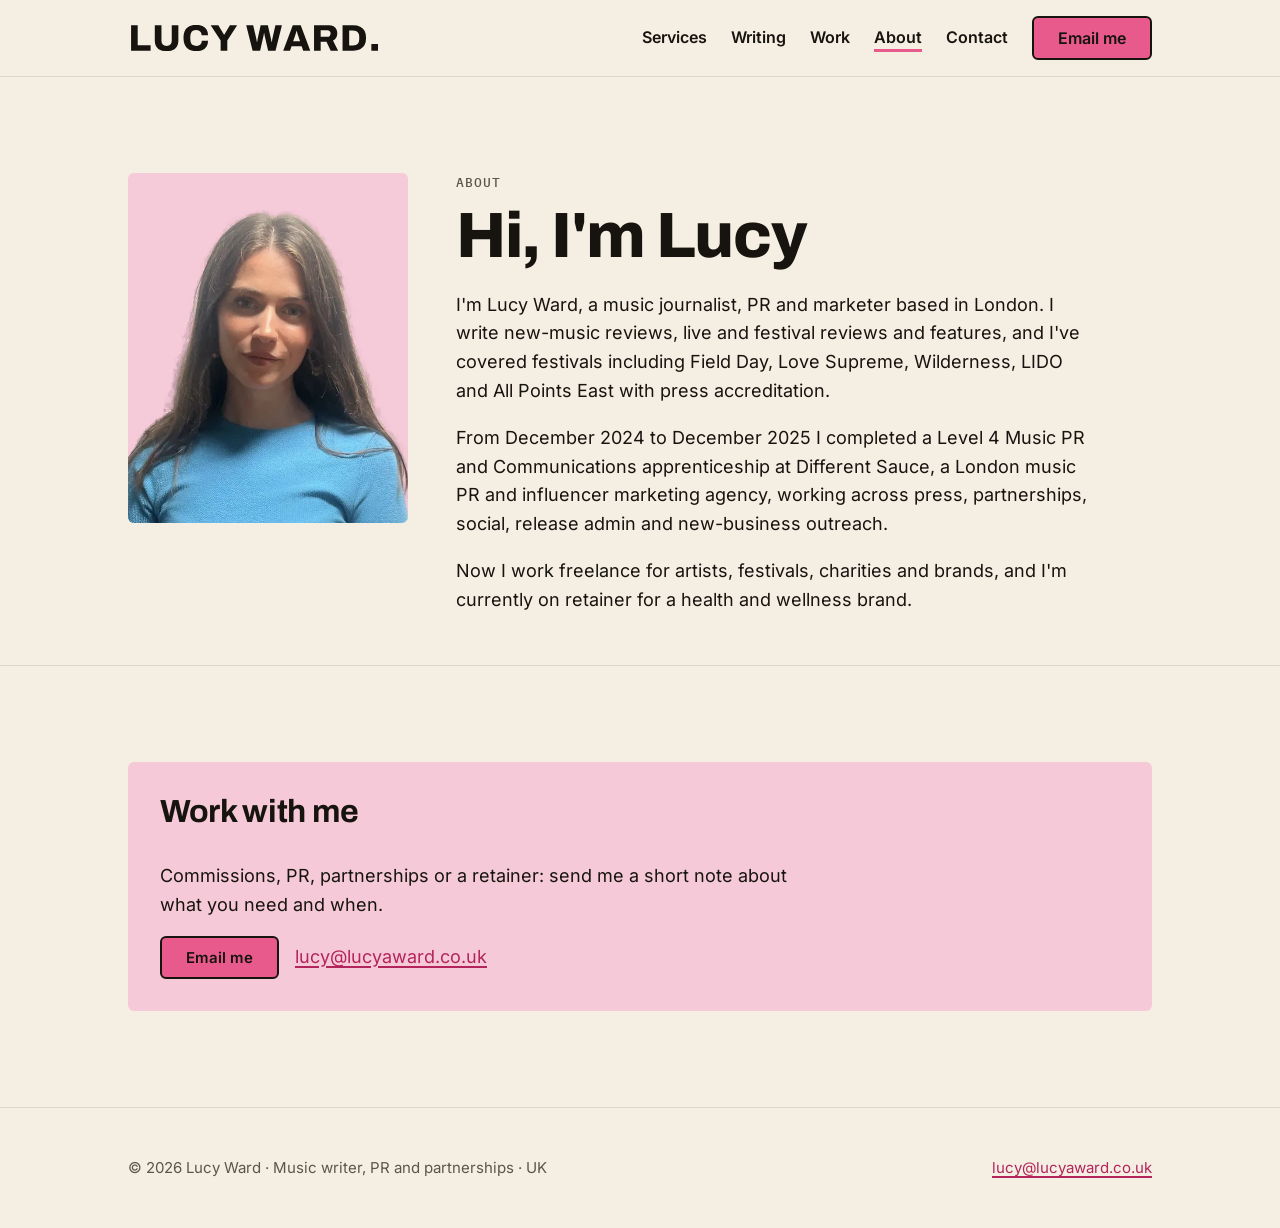
==== about.html @ 0960644a "Give Services, Work, About and Contact their own pages Homepage keeps short teasers linking to each " ====
<!doctype html>
<html lang="en-GB">
<head>
<meta charset="utf-8">
<meta name="viewport" content="width=device-width, initial-scale=1">
<title>About · Lucy Ward</title>
<meta name="description" content="About Lucy Ward, a London-based music journalist, PR and marketer.">
<meta property="og:title" content="About · Lucy Ward">
<meta property="og:description" content="About Lucy Ward, a London-based music journalist, PR and marketer.">
<link rel="icon" href="/favicon.ico" sizes="48x48">
<link rel="icon" href="/favicon.svg" type="image/svg+xml">
<link rel="apple-touch-icon" href="/apple-touch-icon.png">
<link rel="manifest" href="/site.webmanifest">
<meta name="theme-color" content="#F5EFE3">
<link rel="preload" href="fonts/archivo-latin-800-normal.woff2" as="font" type="font/woff2" crossorigin>
<link rel="preload" href="fonts/inter-latin-400-normal.woff2" as="font" type="font/woff2" crossorigin>
<link rel="stylesheet" href="styles.css">
</head>
<body>
<a class="skip" href="#main">Skip to content</a>
<header class="site-header"><div class="wrap">
<a class="brand" href="index.html" aria-label="Lucy Ward, home"><svg class="wordmark" viewBox="40.2 40.2 811.6 84.3" aria-hidden="true" focusable="false"><path fill="currentColor" d="M50.16 123.47999999999999V41.03999999999999H71.64V105.83999999999999H113.52V123.47999999999999Z M165.24 124.91999999999999Q153.35999999999999 124.91999999999999 144.77999999999997 121.19999999999999Q136.2 117.47999999999999 131.64 110.03999999999999Q127.08 102.6 127.08 91.55999999999999V41.03999999999999H148.68V91.07999999999998Q148.68 98.99999999999999 152.88 103.55999999999999Q157.07999999999998 108.11999999999999 165.24 108.11999999999999Q173.39999999999998 108.11999999999999 177.71999999999997 103.55999999999999Q182.04 98.99999999999999 182.04 91.07999999999998V41.03999999999999H203.51999999999998V91.55999999999999Q203.51999999999998 102.6 198.95999999999998 110.03999999999999Q194.39999999999998 117.47999999999999 185.88 121.19999999999999Q177.35999999999999 124.91999999999999 165.24 124.91999999999999Z M261.6 124.91999999999999Q248.28 124.91999999999999 238.98000000000002 120.29999999999998Q229.68 115.67999999999999 224.88 106.19999999999999Q220.08 96.72 220.08 82.19999999999999Q220.08 60.83999999999999 230.82 50.21999999999999Q241.56 39.599999999999994 261.6 39.599999999999994Q272.76 39.599999999999994 281.4 43.379999999999995Q290.04 47.16 294.9 54.66Q299.76 62.15999999999999 299.76 73.32H278.76Q278.76 68.03999999999999 276.65999999999997 64.25999999999999Q274.56 60.47999999999999 270.78 58.43999999999999Q267.0 56.39999999999999 261.6 56.39999999999999Q254.88 56.39999999999999 250.56 59.16Q246.24 61.919999999999995 244.2 67.08Q242.16 72.24 242.16 79.55999999999999V84.96Q242.16 92.27999999999999 244.2 97.5Q246.24 102.72 250.5 105.41999999999999Q254.76 108.11999999999999 261.48 108.11999999999999Q267.24 108.11999999999999 271.26 106.19999999999999Q275.28 104.27999999999999 277.38 100.5Q279.48 96.72 279.48 91.44H299.76Q299.76 102.6 295.02 110.03999999999999Q290.28 117.47999999999999 281.7 121.19999999999999Q273.12 124.91999999999999 261.6 124.91999999999999Z M340.56 123.47999999999999V90.83999999999999L308.28 41.03999999999999H333.12L351.6 71.88H352.2L370.56 41.03999999999999H394.08L362.15999999999997 90.83999999999999V123.47999999999999Z M444.24 123.47999999999999 423.47999999999996 41.03999999999999H446.03999999999996L456.12 84.35999999999999Q456.36 85.44 456.72 87.47999999999999Q457.08 89.51999999999998 457.5 91.79999999999998Q457.91999999999996 94.07999999999998 458.28 95.99999999999999H458.76Q459.0 94.79999999999998 459.24 93.17999999999998Q459.47999999999996 91.55999999999999 459.78 89.94Q460.08 88.32 460.38 86.88Q460.68 85.44 460.79999999999995 84.35999999999999L470.28 41.03999999999999H493.67999999999995L503.4 84.35999999999999Q503.76 85.55999999999999 504.12 87.6Q504.48 89.63999999999999 504.9 91.91999999999999Q505.32 94.19999999999999 505.67999999999995 95.99999999999999H506.15999999999997Q506.4 94.67999999999999 506.7 93.17999999999999Q507.0 91.67999999999999 507.29999999999995 90.06Q507.59999999999997 88.44 507.9 87.0Q508.2 85.55999999999999 508.44 84.35999999999999L518.16 41.03999999999999H539.28L518.52 123.47999999999999H494.52L483.96 77.88Q483.71999999999997 76.19999999999999 483.24 74.03999999999999Q482.76 71.88 482.34 69.72Q481.91999999999996 67.56 481.68 65.88H481.2Q480.96 67.56 480.6 69.72Q480.24 71.88 479.82 74.03999999999999Q479.4 76.19999999999999 479.03999999999996 77.88L468.59999999999997 123.47999999999999Z M543.48 123.47999999999999 574.4399999999999 41.03999999999999H600.24L631.1999999999999 123.47999999999999H608.28L603.36 109.19999999999999H570.48L565.56 123.47999999999999ZM575.64 93.11999999999999H598.0799999999999L592.1999999999999 75.72Q591.72 74.39999999999999 591.06 72.41999999999999Q590.4 70.44 589.74 68.22Q589.0799999999999 66.0 588.48 63.72Q587.88 61.43999999999999 587.28 59.75999999999999H586.4399999999999Q585.96 62.03999999999999 585.12 64.91999999999999L583.3199999999999 70.67999999999999Q582.36 73.55999999999999 581.64 75.72Z M643.4399999999999 123.47999999999999V41.03999999999999H691.3199999999999Q700.4399999999999 41.03999999999999 706.56 44.459999999999994Q712.68 47.879999999999995 715.74 53.81999999999999Q718.8 59.75999999999999 718.8 67.07999999999998Q718.8 75.0 715.1399999999999 81.17999999999999Q711.4799999999999 87.35999999999999 704.8799999999999 90.83999999999999L721.4399999999999 123.47999999999999H697.4399999999999L683.76 94.44H664.92V123.47999999999999ZM664.92 78.47999999999999H687.1199999999999Q691.56 78.47999999999999 694.26 75.53999999999999Q696.9599999999999 72.6 696.9599999999999 67.67999999999999Q696.9599999999999 64.44 695.76 62.16Q694.56 59.879999999999995 692.3999999999999 58.61999999999999Q690.2399999999999 57.359999999999985 687.1199999999999 57.359999999999985H664.92Z M735.8399999999999 123.47999999999999V41.03999999999999H770.28Q783.7199999999999 41.03999999999999 793.02 45.47999999999999Q802.3199999999999 49.91999999999999 807.18 58.97999999999999Q812.04 68.03999999999999 812.04 82.19999999999999Q812.04 96.24 807.18 105.41999999999999Q802.3199999999999 114.6 793.02 119.03999999999999Q783.7199999999999 123.47999999999999 770.28 123.47999999999999ZM757.3199999999999 106.67999999999999H770.04Q775.0799999999999 106.67999999999999 778.8 105.23999999999998Q782.5199999999999 103.79999999999998 785.04 101.03999999999999Q787.56 98.27999999999999 788.76 94.19999999999999Q789.9599999999999 90.11999999999999 789.9599999999999 84.83999999999999V79.79999999999998Q789.9599999999999 74.39999999999999 788.76 70.32Q787.56 66.24 785.04 63.47999999999999Q782.5199999999999 60.71999999999999 778.8 59.27999999999999Q775.0799999999999 57.83999999999999 770.04 57.83999999999999H757.3199999999999Z M829.25 102.00h21.48v21.48h-21.48Z"/></svg></a>
<nav class="nav" aria-label="Main">
<a href="services.html">Services</a><a href="writing.html">Writing</a><a href="work.html">Work</a><a href="about.html" aria-current="page">About</a><a href="contact.html">Contact</a><a class="btn btn-primary" href="mailto:lucy@lucyaward.co.uk?subject=Enquiry%20via%20lucyaward.co.uk">Email me</a>
</nav>
</div></header>
<main id="main">
<section class="hero hero-page"><div class="wrap about-grid">
<picture class="about-photo"><source srcset="img/lucy-ward.webp" type="image/webp"><img src="img/lucy-ward.jpg" width="480" height="600" alt="Lucy Ward"></picture>
<div class="about-text">
<p class="label">About</p>
<h1 class="display page-title">Hi, I'm Lucy</h1>
<p>I&#x27;m Lucy Ward, a music journalist, PR and marketer based in London. I write new-music reviews, live and festival reviews and features, and I&#x27;ve covered festivals including Field Day, Love Supreme, Wilderness, LIDO and All Points East with press accreditation.</p><p>From December 2024 to December 2025 I completed a Level 4 Music PR and Communications apprenticeship at Different Sauce, a London music PR and influencer marketing agency, working across press, partnerships, social, release admin and new-business outreach.</p><p>Now I work freelance for artists, festivals, charities and brands, and I&#x27;m currently on retainer for a health and wellness brand.</p>
</div>
</div></section>
<section class="block"><div class="wrap">
<div class="panel">
<h2>Work with me</h2>
<p>Commissions, PR, partnerships or a retainer: send me a short note about what you need and when.</p>
<div class="actions"><a class="btn btn-primary" href="mailto:lucy@lucyaward.co.uk?subject=Enquiry%20via%20lucyaward.co.uk">Email me</a><a href="mailto:lucy@lucyaward.co.uk?subject=Enquiry%20via%20lucyaward.co.uk">lucy@lucyaward.co.uk</a></div>
</div>
</div></section>
</main>
<footer class="site-footer"><div class="wrap">
<span>© 2026 Lucy Ward · Music writer, PR and partnerships · UK</span>
<a href="mailto:lucy@lucyaward.co.uk?subject=Enquiry%20via%20lucyaward.co.uk">lucy@lucyaward.co.uk</a>
</div></footer>
</body>
</html>
---- styles.css ----
/* Lucy Ward — built from the Lucy Ward design system */
@font-face { font-family: "Archivo"; src: url("fonts/archivo-latin-700-normal.woff2") format("woff2"); font-weight: 700; font-display: swap; }
@font-face { font-family: "Archivo"; src: url("fonts/archivo-latin-800-normal.woff2") format("woff2"); font-weight: 800; font-display: swap; }
@font-face { font-family: "Inter"; src: url("fonts/inter-latin-400-normal.woff2") format("woff2"); font-weight: 400; font-display: swap; }
@font-face { font-family: "Inter"; src: url("fonts/inter-latin-600-normal.woff2") format("woff2"); font-weight: 600; font-display: swap; }
@font-face { font-family: "IBM Plex Mono"; src: url("fonts/ibm-plex-mono-latin-500-normal.woff2") format("woff2"); font-weight: 500; font-display: swap; }
@font-face { font-family: "Newsreader"; src: url("fonts/newsreader-latin-400-normal.woff2") format("woff2"); font-weight: 400; font-display: swap; }

:root {
  --paper: #f5efe3; --paper-raised: #fcf9f3; --ink: #17140f; --ink-muted: #5c554b; --line: #ddd5c6;
  --pink: #e85a8c; --on-pink: #17140f; --pink-text: #b3245a; --sage: #9cb59a; --sage-text: #3f5e46; --blush: #f6c9d8;
  --font-display: "Archivo", "Arial Narrow", system-ui, sans-serif;
  --font-body: "Inter", system-ui, -apple-system, "Segoe UI", sans-serif;
  --font-mono: "IBM Plex Mono", ui-monospace, Menlo, monospace;
  --font-serif: "Newsreader", Georgia, serif;
  --space-1: 4px; --space-2: 8px; --space-3: 12px; --space-4: 16px; --space-5: 24px; --space-6: 32px; --space-7: 48px; --space-8: 64px; --space-9: 96px;
  --content-width: 1120px; --text-width: 640px; --radius-sm: 2px; --radius-md: 6px;
}

*, *::before, *::after { box-sizing: border-box; }
html { scroll-behavior: smooth; }
body { margin: 0; background: var(--paper); color: var(--ink); font-family: var(--font-body); font-size: 18px; line-height: 1.6; -webkit-font-smoothing: antialiased; }
img, svg { display: block; max-width: 100%; }
a { color: var(--pink-text); text-decoration: underline; text-underline-offset: 3px; text-decoration-thickness: 2px; }
a:hover { color: var(--ink); }
:focus-visible { outline: 2px solid var(--ink); outline-offset: 2px; }
.skip { position: absolute; left: -9999px; }
.skip:focus { left: var(--space-4); top: var(--space-4); background: var(--paper-raised); padding: var(--space-2) var(--space-3); z-index: 10; }

.wrap { max-width: var(--content-width); margin: 0 auto; padding: 0 var(--space-4); }
@media (min-width: 760px) { .wrap { padding: 0 var(--space-7); } }

/* Header */
.site-header { border-bottom: 1px solid var(--line); }
.site-header .wrap { display: flex; align-items: center; justify-content: space-between; gap: var(--space-4); min-height: 72px; flex-wrap: wrap; padding-block: var(--space-4); }
.brand { display: flex; align-items: center; gap: var(--space-3); color: var(--ink); text-decoration: none; }
.brand .wordmark { display: block; height: 22px; width: auto; }
@media (min-width: 760px) { .brand .wordmark { height: 26px; } }
.nav { display: flex; gap: var(--space-5); align-items: center; flex-wrap: wrap; }
.nav a { color: var(--ink); text-decoration: none; font-weight: 600; font-size: 16px; }
.nav a:hover { text-decoration: underline; }

/* Type */
.label { font-family: var(--font-mono); font-size: 13px; font-weight: 500; letter-spacing: 0.08em; text-transform: uppercase; color: var(--ink-muted); margin: 0; }
.display { font-family: var(--font-display); font-weight: 800; font-size: 44px; line-height: 0.95; letter-spacing: -0.02em; margin: var(--space-3) 0 var(--space-5); }
@media (min-width: 760px) { .display { font-size: 72px; } }
h2 { font-family: var(--font-display); font-weight: 700; font-size: 32px; line-height: 1.15; letter-spacing: -0.01em; margin: 0 0 var(--space-6); }
h3 { font-family: var(--font-display); font-weight: 700; font-size: 22px; line-height: 1.25; margin: 0; }
.lead { font-size: 20px; line-height: 1.5; max-width: var(--text-width); margin: 0 0 var(--space-6); }
p { max-width: var(--text-width); }

/* Sections */
.hero { padding: var(--space-8) 0 var(--space-8); }
@media (min-width: 760px) { .hero { padding: var(--space-9) 0; } }
section.block { padding: var(--space-8) 0; border-top: 1px solid var(--line); }
@media (min-width: 760px) { section.block { padding: var(--space-9) 0; } }
.section-head { display: flex; justify-content: space-between; align-items: baseline; gap: var(--space-4); flex-wrap: wrap; }

/* Buttons */
.actions { display: flex; gap: var(--space-4); flex-wrap: wrap; align-items: center; }
.btn { display: inline-flex; align-items: center; font-family: var(--font-body); font-size: 15px; font-weight: 600; line-height: 1; padding: var(--space-3) var(--space-5); border-radius: var(--radius-md); border: 2px solid var(--ink); background: transparent; color: var(--ink); text-decoration: none; transition: transform 140ms ease-out, filter 140ms ease-out; }
.btn:hover { background: var(--paper-raised); color: var(--ink); }
.btn:active { transform: scale(0.97); }
.btn-primary { background: var(--pink); color: var(--on-pink); border-color: #17140f; }
.btn-primary:hover { background: var(--pink); filter: brightness(0.95); }

/* Cards */
.grid { display: grid; gap: var(--space-5); grid-template-columns: 1fr; }
@media (min-width: 760px) { .grid { grid-template-columns: repeat(2, 1fr); } }
@media (min-width: 1040px) { .grid-3 { grid-template-columns: repeat(3, 1fr); } }
.card { display: flex; flex-direction: column; gap: var(--space-2); padding: var(--space-5); background: var(--paper-raised); border: 1px solid var(--line); border-radius: var(--radius-md); color: var(--ink); text-decoration: none; transition: box-shadow 160ms ease-out, transform 160ms ease-out; }
a.card:hover { color: var(--ink); box-shadow: 0 1px 0 var(--line), 0 8px 24px -12px rgba(23,20,15,0.25); transform: translateY(-2px); }
.card-writing { border-top: 4px solid var(--pink); }
.card-pr { border-top: 4px solid var(--sage); }
.card p { margin: 0; font-size: 15px; line-height: 1.5; color: var(--ink-muted); }
.card .more { margin-top: auto; padding-top: var(--space-3); font-size: 15px; font-weight: 600; color: var(--pink-text); text-decoration: underline; text-underline-offset: 3px; text-decoration-thickness: 2px; }
.card ul { margin: var(--space-2) 0 0; padding-left: 1.1em; font-size: 15px; line-height: 1.5; color: var(--ink-muted); }

/* Tags */
.tags { display: flex; gap: var(--space-2); flex-wrap: wrap; margin: 0 0 var(--space-6); padding: 0; list-style: none; }
.tag { display: inline-block; font-family: var(--font-mono); font-size: 13px; font-weight: 500; letter-spacing: 0.08em; text-transform: uppercase; line-height: 1.4; padding: var(--space-1) var(--space-2); border-radius: var(--radius-sm); }
.tag-writing { background: var(--blush); color: #17140f; }
.tag-pr { background: var(--sage); color: #17140f; }

/* Panels */
.panel { background: var(--blush); border-radius: var(--radius-md); padding: var(--space-6); }
.panel p { margin: 0 0 var(--space-4); }
.about p { margin: 0 0 var(--space-4); }

/* Writing list page */
.pub { margin-top: var(--space-7); }
.pub h2 { margin-bottom: var(--space-4); }
.clips { list-style: none; margin: 0; padding: 0; border-top: 1px solid var(--line); }
.clips li { padding: var(--space-4) 0; border-bottom: 1px solid var(--line); display: grid; gap: var(--space-1); }
.clips a { font-weight: 600; color: var(--ink); text-decoration-color: var(--pink); }
.clips a:hover { color: var(--pink-text); }
.clips .note { font-size: 15px; color: var(--ink-muted); }

/* Footer */
.site-footer { border-top: 1px solid var(--line); padding: var(--space-7) 0; font-size: 15px; color: var(--ink-muted); }
.site-footer .wrap { display: flex; justify-content: space-between; gap: var(--space-4); flex-wrap: wrap; }

@media (prefers-reduced-motion: reduce) { html { scroll-behavior: auto; } .btn, .card { transition: none; } a.card:hover { transform: none; } }

/* About photo */
.about-grid { display: grid; gap: var(--space-6); align-items: start; }
.about-photo img { display: block; width: 100%; max-width: 280px; height: auto; border-radius: var(--radius-md, 6px); border: 0; }
@media (min-width: 760px) { .about-grid { grid-template-columns: 280px minmax(0, 640px); gap: var(--space-7); } }

/* Multi-page */
.nav a[aria-current="page"] { text-decoration: underline; text-decoration-color: var(--pink); text-decoration-thickness: 3px; text-underline-offset: 6px; }
.hero-page { padding-bottom: var(--space-6); }
.page-title { font-size: clamp(40px, 7vw, 64px); }
.block-first { padding-top: 0; border-top: 0; }
.more-link { font-weight: 600; }
.contact-grid { display: grid; gap: var(--space-7); align-items: start; }
@media (min-width: 760px) { .contact-grid { grid-template-columns: minmax(0, 1fr) minmax(0, 1fr); } }
.contact-email { font-size: 20px; font-weight: 600; word-break: break-word; }
.checklist { padding-left: 1.2em; margin: 0; }
.checklist li { margin-bottom: var(--space-3); }
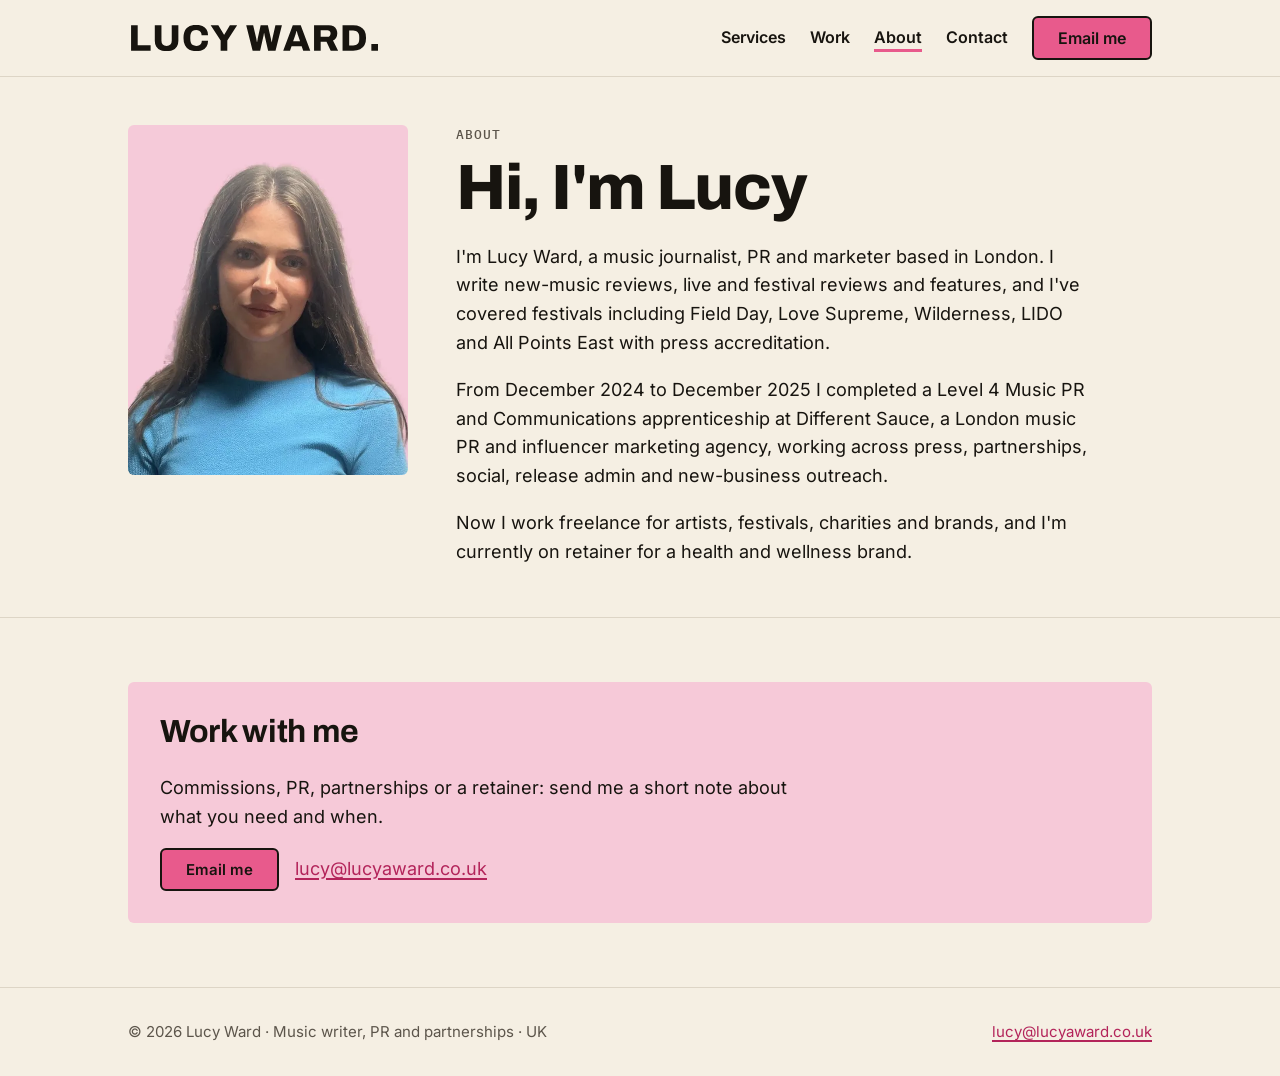
==== commit 7eab1af4: "Remove Writing link from menu" ====
--- a/about.html
+++ b/about.html
@@ -21,7 +21,7 @@
 <header class="site-header"><div class="wrap">
 <a class="brand" href="index.html" aria-label="Lucy Ward, home"><svg class="wordmark" viewBox="40.2 40.2 811.6 84.3" aria-hidden="true" focusable="false"><path fill="currentColor" d="M50.16 123.47999999999999V41.03999999999999H71.64V105.83999999999999H113.52V123.47999999999999Z M165.24 124.91999999999999Q153.35999999999999 124.91999999999999 144.77999999999997 121.19999999999999Q136.2 117.47999999999999 131.64 110.03999999999999Q127.08 102.6 127.08 91.55999999999999V41.03999999999999H148.68V91.07999999999998Q148.68 98.99999999999999 152.88 103.55999999999999Q157.07999999999998 108.11999999999999 165.24 108.11999999999999Q173.39999999999998 108.11999999999999 177.71999999999997 103.55999999999999Q182.04 98.99999999999999 182.04 91.07999999999998V41.03999999999999H203.51999999999998V91.55999999999999Q203.51999999999998 102.6 198.95999999999998 110.03999999999999Q194.39999999999998 117.47999999999999 185.88 121.19999999999999Q177.35999999999999 124.91999999999999 165.24 124.91999999999999Z M261.6 124.91999999999999Q248.28 124.91999999999999 238.98000000000002 120.29999999999998Q229.68 115.67999999999999 224.88 106.19999999999999Q220.08 96.72 220.08 82.19999999999999Q220.08 60.83999999999999 230.82 50.21999999999999Q241.56 39.599999999999994 261.6 39.599999999999994Q272.76 39.599999999999994 281.4 43.379999999999995Q290.04 47.16 294.9 54.66Q299.76 62.15999999999999 299.76 73.32H278.76Q278.76 68.03999999999999 276.65999999999997 64.25999999999999Q274.56 60.47999999999999 270.78 58.43999999999999Q267.0 56.39999999999999 261.6 56.39999999999999Q254.88 56.39999999999999 250.56 59.16Q246.24 61.919999999999995 244.2 67.08Q242.16 72.24 242.16 79.55999999999999V84.96Q242.16 92.27999999999999 244.2 97.5Q246.24 102.72 250.5 105.41999999999999Q254.76 108.11999999999999 261.48 108.11999999999999Q267.24 108.11999999999999 271.26 106.19999999999999Q275.28 104.27999999999999 277.38 100.5Q279.48 96.72 279.48 91.44H299.76Q299.76 102.6 295.02 110.03999999999999Q290.28 117.47999999999999 281.7 121.19999999999999Q273.12 124.91999999999999 261.6 124.91999999999999Z M340.56 123.47999999999999V90.83999999999999L308.28 41.03999999999999H333.12L351.6 71.88H352.2L370.56 41.03999999999999H394.08L362.15999999999997 90.83999999999999V123.47999999999999Z M444.24 123.47999999999999 423.47999999999996 41.03999999999999H446.03999999999996L456.12 84.35999999999999Q456.36 85.44 456.72 87.47999999999999Q457.08 89.51999999999998 457.5 91.79999999999998Q457.91999999999996 94.07999999999998 458.28 95.99999999999999H458.76Q459.0 94.79999999999998 459.24 93.17999999999998Q459.47999999999996 91.55999999999999 459.78 89.94Q460.08 88.32 460.38 86.88Q460.68 85.44 460.79999999999995 84.35999999999999L470.28 41.03999999999999H493.67999999999995L503.4 84.35999999999999Q503.76 85.55999999999999 504.12 87.6Q504.48 89.63999999999999 504.9 91.91999999999999Q505.32 94.19999999999999 505.67999999999995 95.99999999999999H506.15999999999997Q506.4 94.67999999999999 506.7 93.17999999999999Q507.0 91.67999999999999 507.29999999999995 90.06Q507.59999999999997 88.44 507.9 87.0Q508.2 85.55999999999999 508.44 84.35999999999999L518.16 41.03999999999999H539.28L518.52 123.47999999999999H494.52L483.96 77.88Q483.71999999999997 76.19999999999999 483.24 74.03999999999999Q482.76 71.88 482.34 69.72Q481.91999999999996 67.56 481.68 65.88H481.2Q480.96 67.56 480.6 69.72Q480.24 71.88 479.82 74.03999999999999Q479.4 76.19999999999999 479.03999999999996 77.88L468.59999999999997 123.47999999999999Z M543.48 123.47999999999999 574.4399999999999 41.03999999999999H600.24L631.1999999999999 123.47999999999999H608.28L603.36 109.19999999999999H570.48L565.56 123.47999999999999ZM575.64 93.11999999999999H598.0799999999999L592.1999999999999 75.72Q591.72 74.39999999999999 591.06 72.41999999999999Q590.4 70.44 589.74 68.22Q589.0799999999999 66.0 588.48 63.72Q587.88 61.43999999999999 587.28 59.75999999999999H586.4399999999999Q585.96 62.03999999999999 585.12 64.91999999999999L583.3199999999999 70.67999999999999Q582.36 73.55999999999999 581.64 75.72Z M643.4399999999999 123.47999999999999V41.03999999999999H691.3199999999999Q700.4399999999999 41.03999999999999 706.56 44.459999999999994Q712.68 47.879999999999995 715.74 53.81999999999999Q718.8 59.75999999999999 718.8 67.07999999999998Q718.8 75.0 715.1399999999999 81.17999999999999Q711.4799999999999 87.35999999999999 704.8799999999999 90.83999999999999L721.4399999999999 123.47999999999999H697.4399999999999L683.76 94.44H664.92V123.47999999999999ZM664.92 78.47999999999999H687.1199999999999Q691.56 78.47999999999999 694.26 75.53999999999999Q696.9599999999999 72.6 696.9599999999999 67.67999999999999Q696.9599999999999 64.44 695.76 62.16Q694.56 59.879999999999995 692.3999999999999 58.61999999999999Q690.2399999999999 57.359999999999985 687.1199999999999 57.359999999999985H664.92Z M735.8399999999999 123.47999999999999V41.03999999999999H770.28Q783.7199999999999 41.03999999999999 793.02 45.47999999999999Q802.3199999999999 49.91999999999999 807.18 58.97999999999999Q812.04 68.03999999999999 812.04 82.19999999999999Q812.04 96.24 807.18 105.41999999999999Q802.3199999999999 114.6 793.02 119.03999999999999Q783.7199999999999 123.47999999999999 770.28 123.47999999999999ZM757.3199999999999 106.67999999999999H770.04Q775.0799999999999 106.67999999999999 778.8 105.23999999999998Q782.5199999999999 103.79999999999998 785.04 101.03999999999999Q787.56 98.27999999999999 788.76 94.19999999999999Q789.9599999999999 90.11999999999999 789.9599999999999 84.83999999999999V79.79999999999998Q789.9599999999999 74.39999999999999 788.76 70.32Q787.56 66.24 785.04 63.47999999999999Q782.5199999999999 60.71999999999999 778.8 59.27999999999999Q775.0799999999999 57.83999999999999 770.04 57.83999999999999H757.3199999999999Z M829.25 102.00h21.48v21.48h-21.48Z"/></svg></a>
 <nav class="nav" aria-label="Main">
-<a href="services.html">Services</a><a href="writing.html">Writing</a><a href="work.html">Work</a><a href="about.html" aria-current="page">About</a><a href="contact.html">Contact</a><a class="btn btn-primary" href="mailto:lucy@lucyaward.co.uk?subject=Enquiry%20via%20lucyaward.co.uk">Email me</a>
+<a href="services.html">Services</a><a href="work.html">Work</a><a href="about.html" aria-current="page">About</a><a href="contact.html">Contact</a><a class="btn btn-primary" href="mailto:lucy@lucyaward.co.uk?subject=Enquiry%20via%20lucyaward.co.uk">Email me</a>
 </nav>
 </div></header>
 <main id="main">
--- a/styles.css
+++ b/styles.css
@@ -44,16 +44,16 @@
 .label { font-family: var(--font-mono); font-size: 13px; font-weight: 500; letter-spacing: 0.08em; text-transform: uppercase; color: var(--ink-muted); margin: 0; }
 .display { font-family: var(--font-display); font-weight: 800; font-size: 44px; line-height: 0.95; letter-spacing: -0.02em; margin: var(--space-3) 0 var(--space-5); }
 @media (min-width: 760px) { .display { font-size: 72px; } }
-h2 { font-family: var(--font-display); font-weight: 700; font-size: 32px; line-height: 1.15; letter-spacing: -0.01em; margin: 0 0 var(--space-6); }
+h2 { font-family: var(--font-display); font-weight: 700; font-size: 32px; line-height: 1.15; letter-spacing: -0.01em; margin: 0 0 var(--space-5); }
 h3 { font-family: var(--font-display); font-weight: 700; font-size: 22px; line-height: 1.25; margin: 0; }
 .lead { font-size: 20px; line-height: 1.5; max-width: var(--text-width); margin: 0 0 var(--space-6); }
 p { max-width: var(--text-width); }
 
 /* Sections */
-.hero { padding: var(--space-8) 0 var(--space-8); }
-@media (min-width: 760px) { .hero { padding: var(--space-9) 0; } }
-section.block { padding: var(--space-8) 0; border-top: 1px solid var(--line); }
-@media (min-width: 760px) { section.block { padding: var(--space-9) 0; } }
+.hero { padding: var(--space-7) 0; }
+@media (min-width: 760px) { .hero { padding: var(--space-8) 0; } }
+section.block { padding: var(--space-7) 0; border-top: 1px solid var(--line); }
+@media (min-width: 760px) { section.block { padding: var(--space-8) 0; } }
 .section-head { display: flex; justify-content: space-between; align-items: baseline; gap: var(--space-4); flex-wrap: wrap; }
 
 /* Buttons */
@@ -97,7 +97,7 @@
 .clips .note { font-size: 15px; color: var(--ink-muted); }
 
 /* Footer */
-.site-footer { border-top: 1px solid var(--line); padding: var(--space-7) 0; font-size: 15px; color: var(--ink-muted); }
+.site-footer { border-top: 1px solid var(--line); padding: var(--space-6) 0; font-size: 15px; color: var(--ink-muted); }
 .site-footer .wrap { display: flex; justify-content: space-between; gap: var(--space-4); flex-wrap: wrap; }
 
 @media (prefers-reduced-motion: reduce) { html { scroll-behavior: auto; } .btn, .card { transition: none; } a.card:hover { transform: none; } }
@@ -109,9 +109,11 @@
 
 /* Multi-page */
 .nav a[aria-current="page"] { text-decoration: underline; text-decoration-color: var(--pink); text-decoration-thickness: 3px; text-underline-offset: 6px; }
-.hero-page { padding-bottom: var(--space-6); }
+.hero.hero-page { padding: var(--space-6) 0 var(--space-5); }
+@media (min-width: 760px) { .hero.hero-page { padding: var(--space-7) 0 var(--space-6); } }
+.hero-page .lead { margin-bottom: 0; }
 .page-title { font-size: clamp(40px, 7vw, 64px); }
-.block-first { padding-top: 0; border-top: 0; }
+section.block.block-first { padding-top: 0; border-top: 0; }
 .more-link { font-weight: 600; }
 .contact-grid { display: grid; gap: var(--space-7); align-items: start; }
 @media (min-width: 760px) { .contact-grid { grid-template-columns: minmax(0, 1fr) minmax(0, 1fr); } }
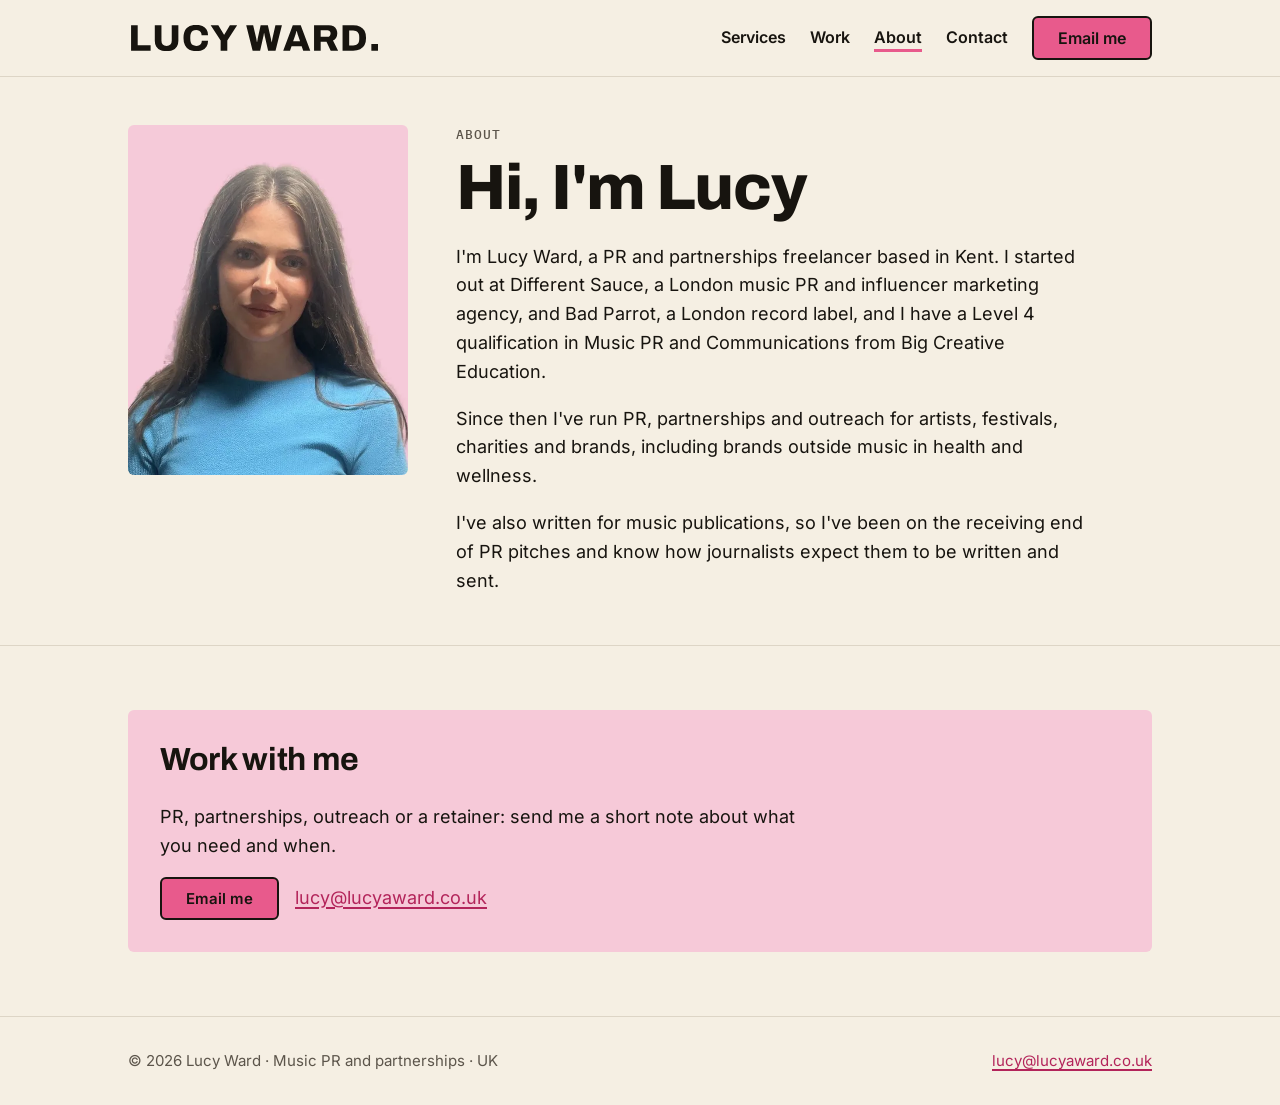
==== commit f41e941f: "Update about.html" ====
--- a/about.html
+++ b/about.html
@@ -4,9 +4,9 @@
 <meta charset="utf-8">
 <meta name="viewport" content="width=device-width, initial-scale=1">
 <title>About · Lucy Ward</title>
-<meta name="description" content="About Lucy Ward, a London-based music journalist, PR and marketer.">
+<meta name="description" content="About Lucy Ward, a freelance music PR based in Kent.">
 <meta property="og:title" content="About · Lucy Ward">
-<meta property="og:description" content="About Lucy Ward, a London-based music journalist, PR and marketer.">
+<meta property="og:description" content="About Lucy Ward, a freelance music PR based in Kent.">
 <link rel="icon" href="/favicon.ico" sizes="48x48">
 <link rel="icon" href="/favicon.svg" type="image/svg+xml">
 <link rel="apple-touch-icon" href="/apple-touch-icon.png">
@@ -30,19 +30,19 @@
 <div class="about-text">
 <p class="label">About</p>
 <h1 class="display page-title">Hi, I'm Lucy</h1>
-<p>I&#x27;m Lucy Ward, a music journalist, PR and marketer based in London. I write new-music reviews, live and festival reviews and features, and I&#x27;ve covered festivals including Field Day, Love Supreme, Wilderness, LIDO and All Points East with press accreditation.</p><p>From December 2024 to December 2025 I completed a Level 4 Music PR and Communications apprenticeship at Different Sauce, a London music PR and influencer marketing agency, working across press, partnerships, social, release admin and new-business outreach.</p><p>Now I work freelance for artists, festivals, charities and brands, and I&#x27;m currently on retainer for a health and wellness brand.</p>
+<p>I&#x27;m Lucy Ward, a PR and partnerships freelancer based in Kent. I started out at Different Sauce, a London music PR and influencer marketing agency, and Bad Parrot, a London record label, and I have a Level 4 qualification in Music PR and Communications from Big Creative Education.</p><p>Since then I&#x27;ve run PR, partnerships and outreach for artists, festivals, charities and brands, including brands outside music in health and wellness.</p><p>I&#x27;ve also written for music publications, so I&#x27;ve been on the receiving end of PR pitches and know how journalists expect them to be written and sent.</p>
 </div>
 </div></section>
 <section class="block"><div class="wrap">
 <div class="panel">
 <h2>Work with me</h2>
-<p>Commissions, PR, partnerships or a retainer: send me a short note about what you need and when.</p>
+<p>PR, partnerships, outreach or a retainer: send me a short note about what you need and when.</p>
 <div class="actions"><a class="btn btn-primary" href="mailto:lucy@lucyaward.co.uk?subject=Enquiry%20via%20lucyaward.co.uk">Email me</a><a href="mailto:lucy@lucyaward.co.uk?subject=Enquiry%20via%20lucyaward.co.uk">lucy@lucyaward.co.uk</a></div>
 </div>
 </div></section>
 </main>
 <footer class="site-footer"><div class="wrap">
-<span>© 2026 Lucy Ward · Music writer, PR and partnerships · UK</span>
+<span>© 2026 Lucy Ward · Music PR and partnerships · UK</span>
 <a href="mailto:lucy@lucyaward.co.uk?subject=Enquiry%20via%20lucyaward.co.uk">lucy@lucyaward.co.uk</a>
 </div></footer>
 </body>
